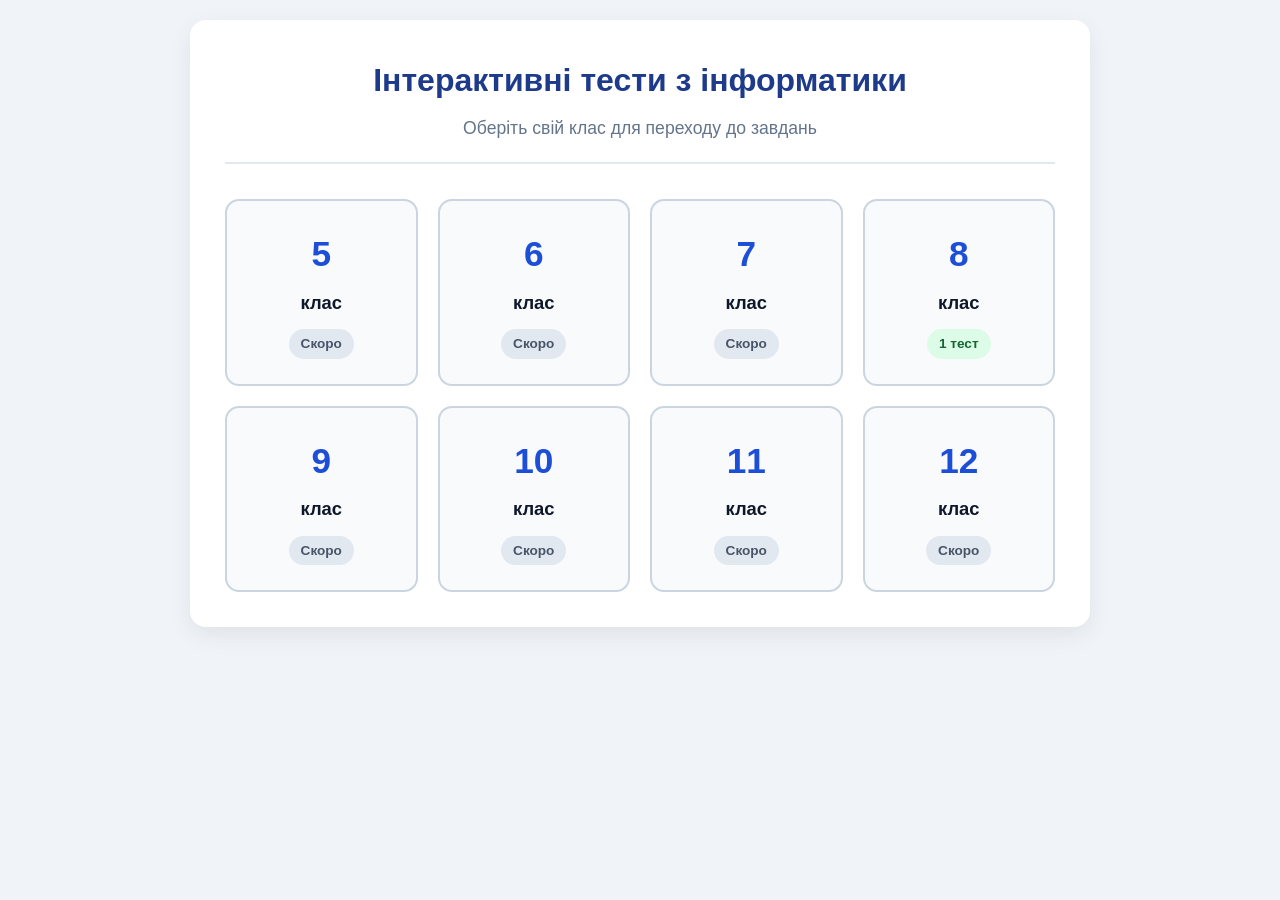
==== index.html @ 96e48aed "Add files via upload" ====
<!DOCTYPE html>
<html lang="uk">
<head>
    <meta charset="UTF-8">
    <meta name="viewport" content="width=device-width, initial-scale=1.0">
    <title>Інтерактивні тести з інформатики (5–12 класи)</title>
    <link rel="stylesheet" href="style.css">
</head>
<body>
<div class="container">
    <header>
        <h1>Інтерактивні тести з інформатики</h1>
        <p class="subtitle">Оберіть свій клас для переходу до завдань</p>
    </header>
    <div class="grid">
        <a href="5-klas/index.html" class="card">
            <div class="card-number">5</div>
            <div class="card-title">клас</div>
            <span class="badge badge-soon">Скоро</span>
        </a>
        <a href="6-klas/index.html" class="card">
            <div class="card-number">6</div>
            <div class="card-title">клас</div>
            <span class="badge badge-soon">Скоро</span>
        </a>
        <a href="7-klas/index.html" class="card">
            <div class="card-number">7</div>
            <div class="card-title">клас</div>
            <span class="badge badge-soon">Скоро</span>
        </a>
        <a href="8-klas/index.html" class="card">
            <div class="card-number">8</div>
            <div class="card-title">клас</div>
            <span class="badge badge-active">1 тест</span>
        </a>
        <a href="9-klas/index.html" class="card">
            <div class="card-number">9</div>
            <div class="card-title">клас</div>
            <span class="badge badge-soon">Скоро</span>
        </a>
        <a href="10-klas/index.html" class="card">
            <div class="card-number">10</div>
            <div class="card-title">клас</div>
            <span class="badge badge-soon">Скоро</span>
        </a>
        <a href="11-klas/index.html" class="card">
            <div class="card-number">11</div>
            <div class="card-title">клас</div>
            <span class="badge badge-soon">Скоро</span>
        </a>
        <a href="12-klas/index.html" class="card">
            <div class="card-number">12</div>
            <div class="card-title">клас</div>
            <span class="badge badge-soon">Скоро</span>
        </a>
    </div>
</div>
</body>
</html>
---- style.css ----
* {
    box-sizing: border-box;
    margin: 0;
    padding: 0;
}
body {
    font-family: 'Segoe UI', Tahoma, Geneva, Verdana, sans-serif;
    background-color: #f0f4f8;
    color: #1e293b;
    line-height: 1.6;
    padding: 20px;
}
.container {
    max-width: 900px;
    margin: 0 auto;
    background: #ffffff;
    padding: 35px;
    border-radius: 16px;
    box-shadow: 0 8px 25px rgba(0, 0, 0, 0.07);
}
header {
    text-align: center;
    margin-bottom: 35px;
    padding-bottom: 20px;
    border-bottom: 2px solid #e2e8f0;
}
h1 {
    color: #1e3a8a;
    font-size: 2em;
    margin-bottom: 8px;
}
.subtitle {
    color: #64748b;
    font-size: 1.1em;
}
.grid {
    display: grid;
    grid-template-columns: repeat(auto-fill, minmax(190px, 1fr));
    gap: 20px;
}
.card {
    display: flex;
    flex-direction: column;
    align-items: center;
    justify-content: center;
    text-decoration: none;
    background: #f8fafc;
    border: 2px solid #cbd5e1;
    border-radius: 14px;
    padding: 25px 15px;
    transition: all 0.25s ease;
    position: relative;
}
.card:hover {
    transform: translateY(-4px);
    border-color: #2563eb;
    background: #eff6ff;
    box-shadow: 0 10px 20px rgba(37, 99, 235, 0.12);
}
.card-number {
    font-size: 2.2em;
    font-weight: 800;
    color: #1d4ed8;
    margin-bottom: 5px;
}
.card-title {
    font-size: 1.15em;
    font-weight: 600;
    color: #0f172a;
}
.badge {
    margin-top: 12px;
    padding: 4px 12px;
    border-radius: 20px;
    font-size: 0.85em;
    font-weight: 600;
}
.badge-active {
    background-color: #dcfce7;
    color: #166534;
}
.badge-soon {
    background-color: #e2e8f0;
    color: #475569;
}
.back-link {
    display: inline-flex;
    align-items: center;
    gap: 8px;
    text-decoration: none;
    color: #1d4ed8;
    font-weight: 600;
    margin-bottom: 20px;
    padding: 8px 16px;
    background: #eff6ff;
    border-radius: 8px;
    transition: background 0.2s;
}
.back-link:hover {
    background: #dbeafe;
}
.topic-list {
    display: flex;
    flex-direction: column;
    gap: 15px;
}
.topic-card {
    display: flex;
    justify-content: space-between;
    align-items: center;
    padding: 20px 25px;
    background: #f8fafc;
    border: 2px solid #cbd5e1;
    border-radius: 12px;
    text-decoration: none;
    color: #0f172a;
    transition: all 0.2s ease;
}
.topic-card:hover {
    border-color: #2563eb;
    background: #eff6ff;
}
.topic-info h3 {
    color: #1e3a8a;
    margin-bottom: 4px;
}
.topic-info p {
    color: #64748b;
    font-size: 0.95em;
}
.empty-state {
    text-align: center;
    padding: 50px 20px;
    background: #f8fafc;
    border-radius: 12px;
    border: 2px dashed #cbd5e1;
    color: #64748b;
}
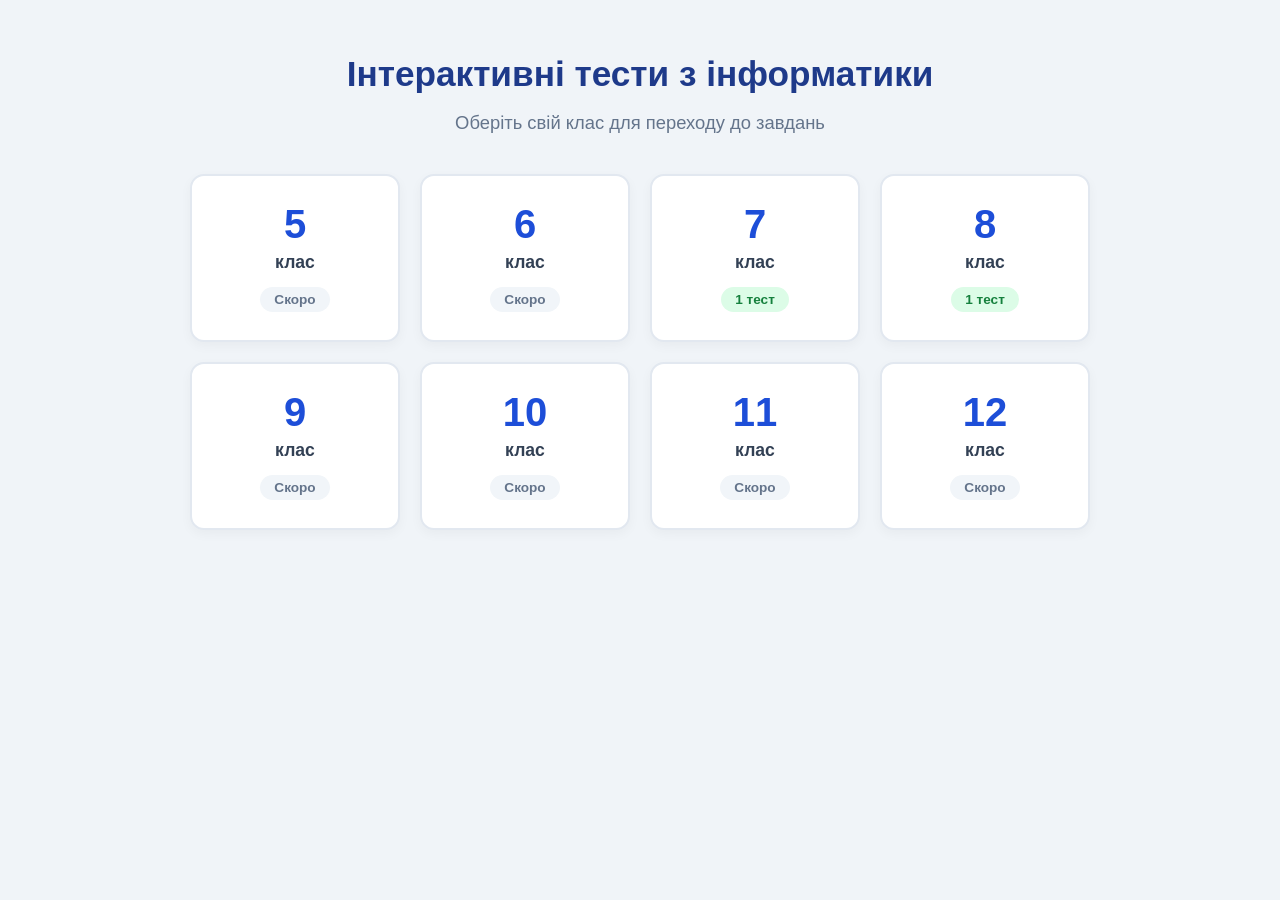
==== commit 652459eb: "Add files via upload" ====
--- a/index.html
+++ b/index.html
@@ -3,57 +3,35 @@
 <head>
     <meta charset="UTF-8">
     <meta name="viewport" content="width=device-width, initial-scale=1.0">
-    <title>Інтерактивні тести з інформатики (5–12 класи)</title>
-    <link rel="stylesheet" href="style.css">
+    <title>Інтерактивні тести з інформатики</title>
+    <style>
+        body { font-family: 'Segoe UI', Tahoma, Geneva, Verdana, sans-serif; background: #f0f4f8; color: #1e293b; margin: 0; padding: 30px 20px; }
+        .container { max-width: 900px; margin: 0 auto; text-align: center; }
+        h1 { color: #1e3a8a; font-size: 2.2em; margin-bottom: 10px; }
+        p.subtitle { color: #64748b; font-size: 1.15em; margin-bottom: 40px; }
+        .grid { display: grid; grid-template-columns: repeat(auto-fit, minmax(190px, 1fr)); gap: 20px; }
+        .card { background: #fff; border-radius: 14px; padding: 28px 20px; text-decoration: none; color: inherit; border: 2px solid #e2e8f0; transition: all 0.25s ease; box-shadow: 0 4px 12px rgba(0,0,0,0.04); display: flex; flex-direction: column; align-items: center; }
+        .card:hover { transform: translateY(-5px); border-color: #3b82f6; box-shadow: 0 10px 25px rgba(59,130,246,0.15); }
+        .num { font-size: 2.5em; font-weight: 800; color: #1d4ed8; line-height: 1; }
+        .label { font-size: 1.1em; font-weight: 600; margin: 8px 0 14px; color: #334155; }
+        .badge { padding: 5px 14px; border-radius: 20px; font-size: 0.85em; font-weight: 600; background: #f1f5f9; color: #64748b; }
+        .badge.active { background: #dcfce7; color: #15803d; }
+    </style>
 </head>
 <body>
-<div class="container">
-    <header>
+    <div class="container">
         <h1>Інтерактивні тести з інформатики</h1>
         <p class="subtitle">Оберіть свій клас для переходу до завдань</p>
-    </header>
-    <div class="grid">
-        <a href="5-klas/index.html" class="card">
-            <div class="card-number">5</div>
-            <div class="card-title">клас</div>
-            <span class="badge badge-soon">Скоро</span>
-        </a>
-        <a href="6-klas/index.html" class="card">
-            <div class="card-number">6</div>
-            <div class="card-title">клас</div>
-            <span class="badge badge-soon">Скоро</span>
-        </a>
-        <a href="7-klas/index.html" class="card">
-            <div class="card-number">7</div>
-            <div class="card-title">клас</div>
-            <span class="badge badge-soon">Скоро</span>
-        </a>
-        <a href="8-klas/index.html" class="card">
-            <div class="card-number">8</div>
-            <div class="card-title">клас</div>
-            <span class="badge badge-active">1 тест</span>
-        </a>
-        <a href="9-klas/index.html" class="card">
-            <div class="card-number">9</div>
-            <div class="card-title">клас</div>
-            <span class="badge badge-soon">Скоро</span>
-        </a>
-        <a href="10-klas/index.html" class="card">
-            <div class="card-number">10</div>
-            <div class="card-title">клас</div>
-            <span class="badge badge-soon">Скоро</span>
-        </a>
-        <a href="11-klas/index.html" class="card">
-            <div class="card-number">11</div>
-            <div class="card-title">клас</div>
-            <span class="badge badge-soon">Скоро</span>
-        </a>
-        <a href="12-klas/index.html" class="card">
-            <div class="card-number">12</div>
-            <div class="card-title">клас</div>
-            <span class="badge badge-soon">Скоро</span>
-        </a>
+        <div class="grid">
+            <a href="5-klas/" class="card"><div class="num">5</div><div class="label">клас</div><div class="badge">Скоро</div></a>
+            <a href="6-klas/" class="card"><div class="num">6</div><div class="label">клас</div><div class="badge">Скоро</div></a>
+            <a href="7-klas/" class="card"><div class="num">7</div><div class="label">клас</div><div class="badge active">1 тест</div></a>
+            <a href="8-klas/" class="card"><div class="num">8</div><div class="label">клас</div><div class="badge active">1 тест</div></a>
+            <a href="9-klas/" class="card"><div class="num">9</div><div class="label">клас</div><div class="badge">Скоро</div></a>
+            <a href="10-klas/" class="card"><div class="num">10</div><div class="label">клас</div><div class="badge">Скоро</div></a>
+            <a href="11-klas/" class="card"><div class="num">11</div><div class="label">клас</div><div class="badge">Скоро</div></a>
+            <a href="12-klas/" class="card"><div class="num">12</div><div class="label">клас</div><div class="badge">Скоро</div></a>
+        </div>
     </div>
-</div>
 </body>
 </html>
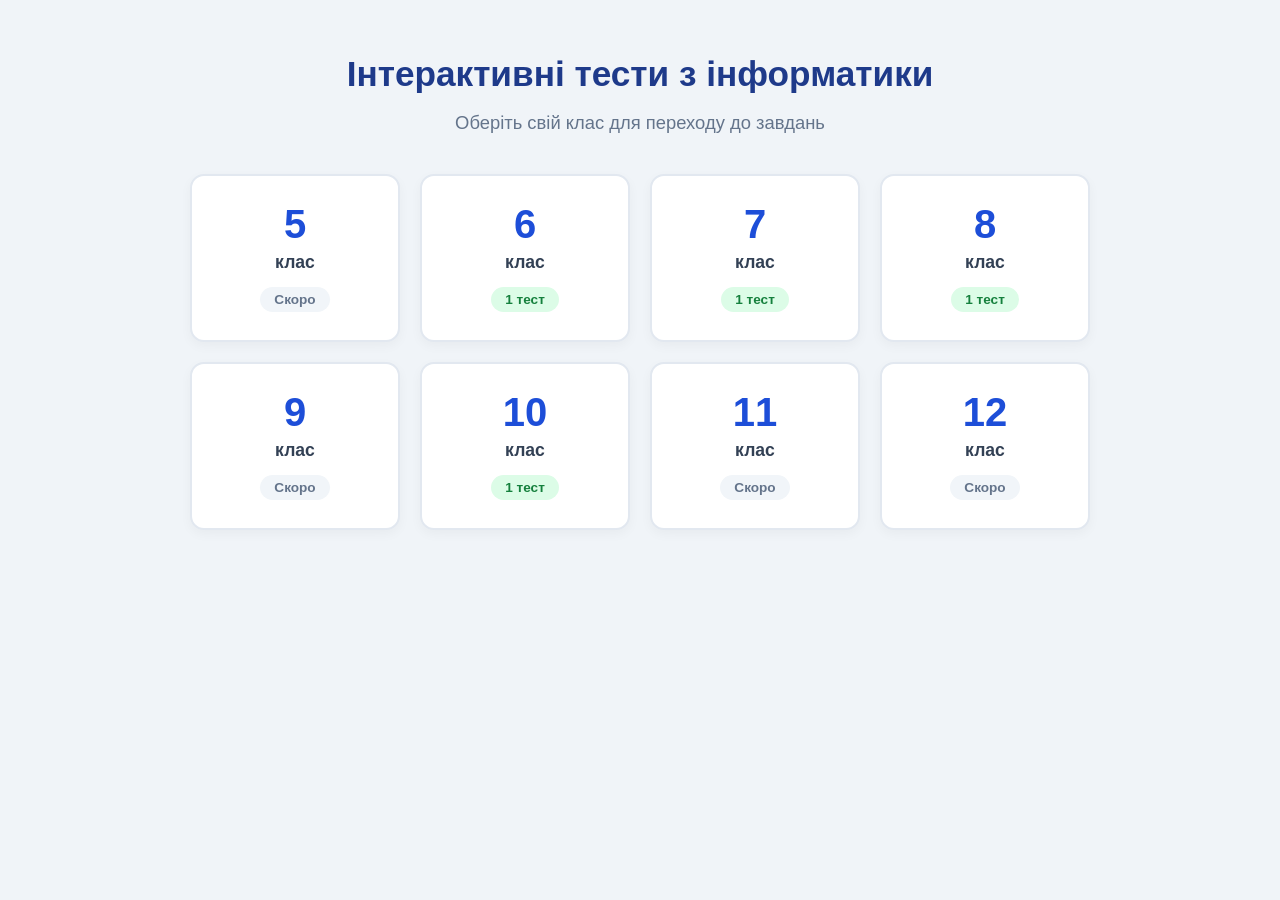
==== commit 9683d878: "Add files via upload" ====
--- a/index.html
+++ b/index.html
@@ -24,11 +24,11 @@
         <p class="subtitle">Оберіть свій клас для переходу до завдань</p>
         <div class="grid">
             <a href="5-klas/" class="card"><div class="num">5</div><div class="label">клас</div><div class="badge">Скоро</div></a>
-            <a href="6-klas/" class="card"><div class="num">6</div><div class="label">клас</div><div class="badge">Скоро</div></a>
+            <a href="6-klas/" class="card"><div class="num">6</div><div class="label">клас</div><div class="badge active">1 тест</div></a>
             <a href="7-klas/" class="card"><div class="num">7</div><div class="label">клас</div><div class="badge active">1 тест</div></a>
             <a href="8-klas/" class="card"><div class="num">8</div><div class="label">клас</div><div class="badge active">1 тест</div></a>
             <a href="9-klas/" class="card"><div class="num">9</div><div class="label">клас</div><div class="badge">Скоро</div></a>
-            <a href="10-klas/" class="card"><div class="num">10</div><div class="label">клас</div><div class="badge">Скоро</div></a>
+            <a href="10-klas/" class="card"><div class="num">10</div><div class="label">клас</div><div class="badge active">1 тест</div></a>
             <a href="11-klas/" class="card"><div class="num">11</div><div class="label">клас</div><div class="badge">Скоро</div></a>
             <a href="12-klas/" class="card"><div class="num">12</div><div class="label">клас</div><div class="badge">Скоро</div></a>
         </div>
